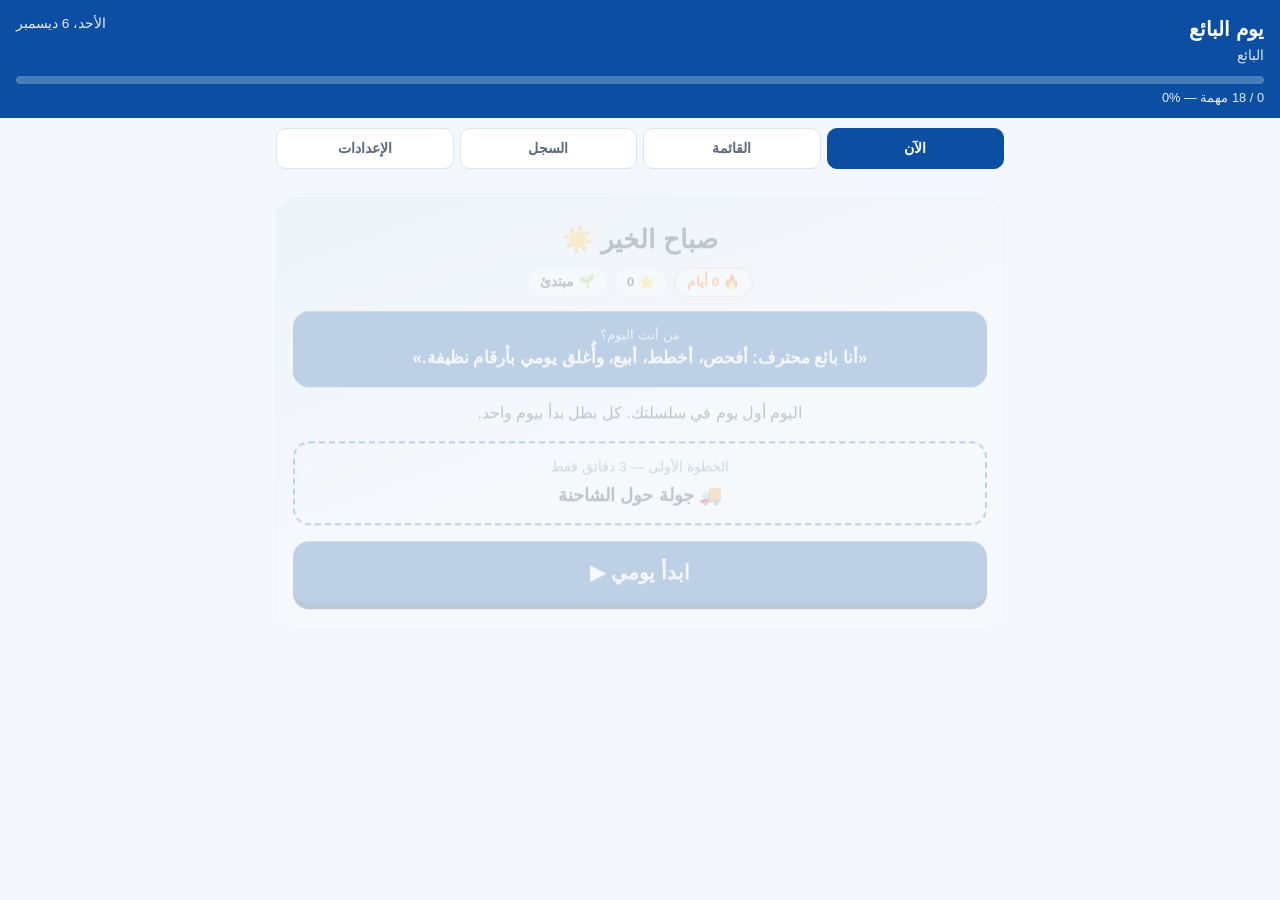
==== index.html @ 4bdb5726 "Simplify stock checks to matched/not matched; 2–6°C cold range; team install - Start and return stoc" ====
<!doctype html>
<html lang="ar" dir="rtl">
<head>
  <meta charset="utf-8">
  <meta name="viewport" content="width=device-width, initial-scale=1">
  <title>يوم البائع</title>
  <meta http-equiv="refresh" content="0; url=danone-vendeur/">
</head>
<body>
  <p><a href="danone-vendeur/">افتح تطبيق يوم البائع</a></p>
</body>
</html>
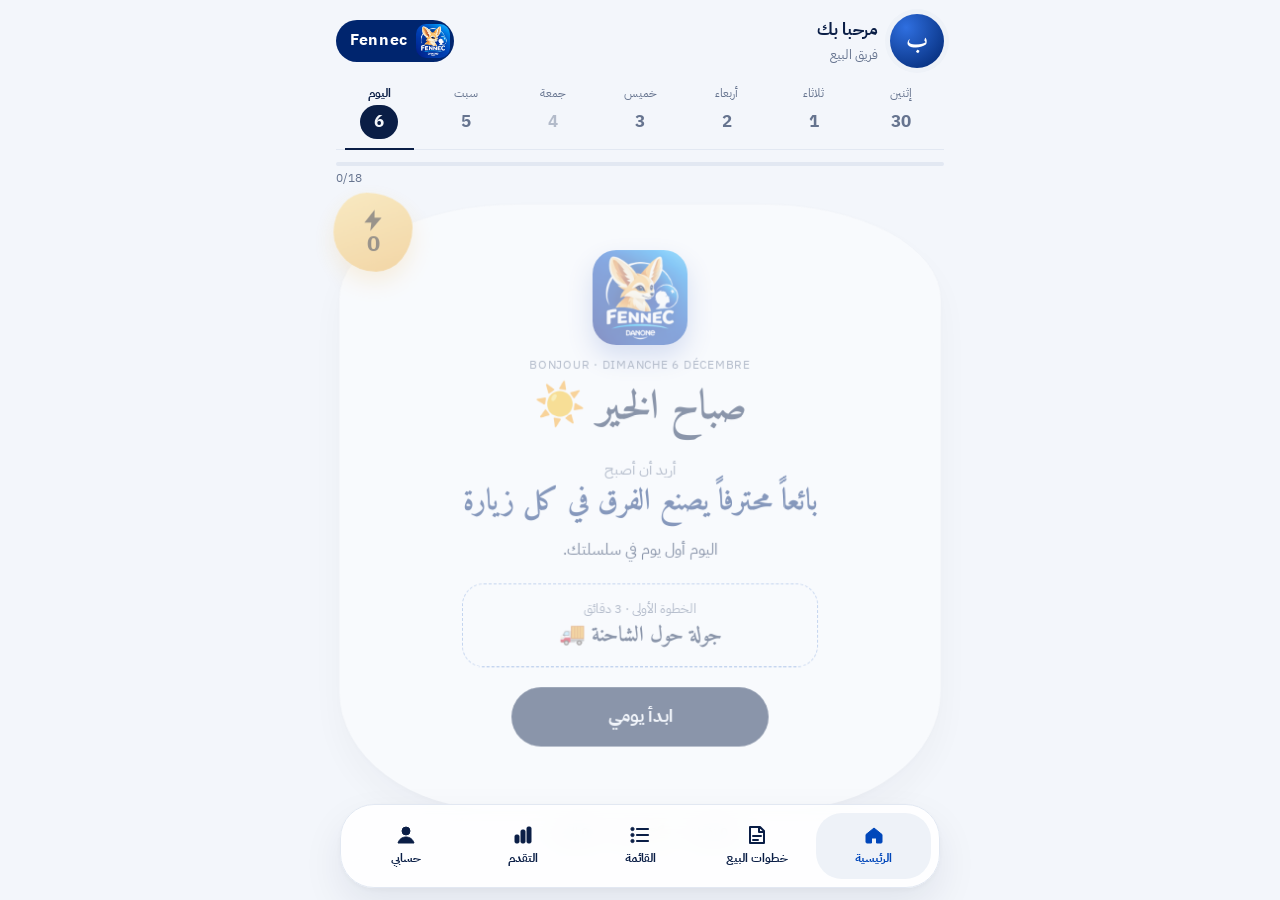
==== commit 0e4f4c21: "Rename app to Fennec and use the Fennec logo as app icon - Home-screen icons (iOS 180, Android 192/5" ====
--- a/index.html
+++ b/index.html
@@ -3,10 +3,10 @@
 <head>
   <meta charset="utf-8">
   <meta name="viewport" content="width=device-width, initial-scale=1">
-  <title>يوم البائع</title>
+  <title>Fennec</title>
   <meta http-equiv="refresh" content="0; url=danone-vendeur/">
 </head>
 <body>
-  <p><a href="danone-vendeur/">افتح تطبيق يوم البائع</a></p>
+  <p><a href="danone-vendeur/">Ouvrir Fennec</a></p>
 </body>
 </html>
